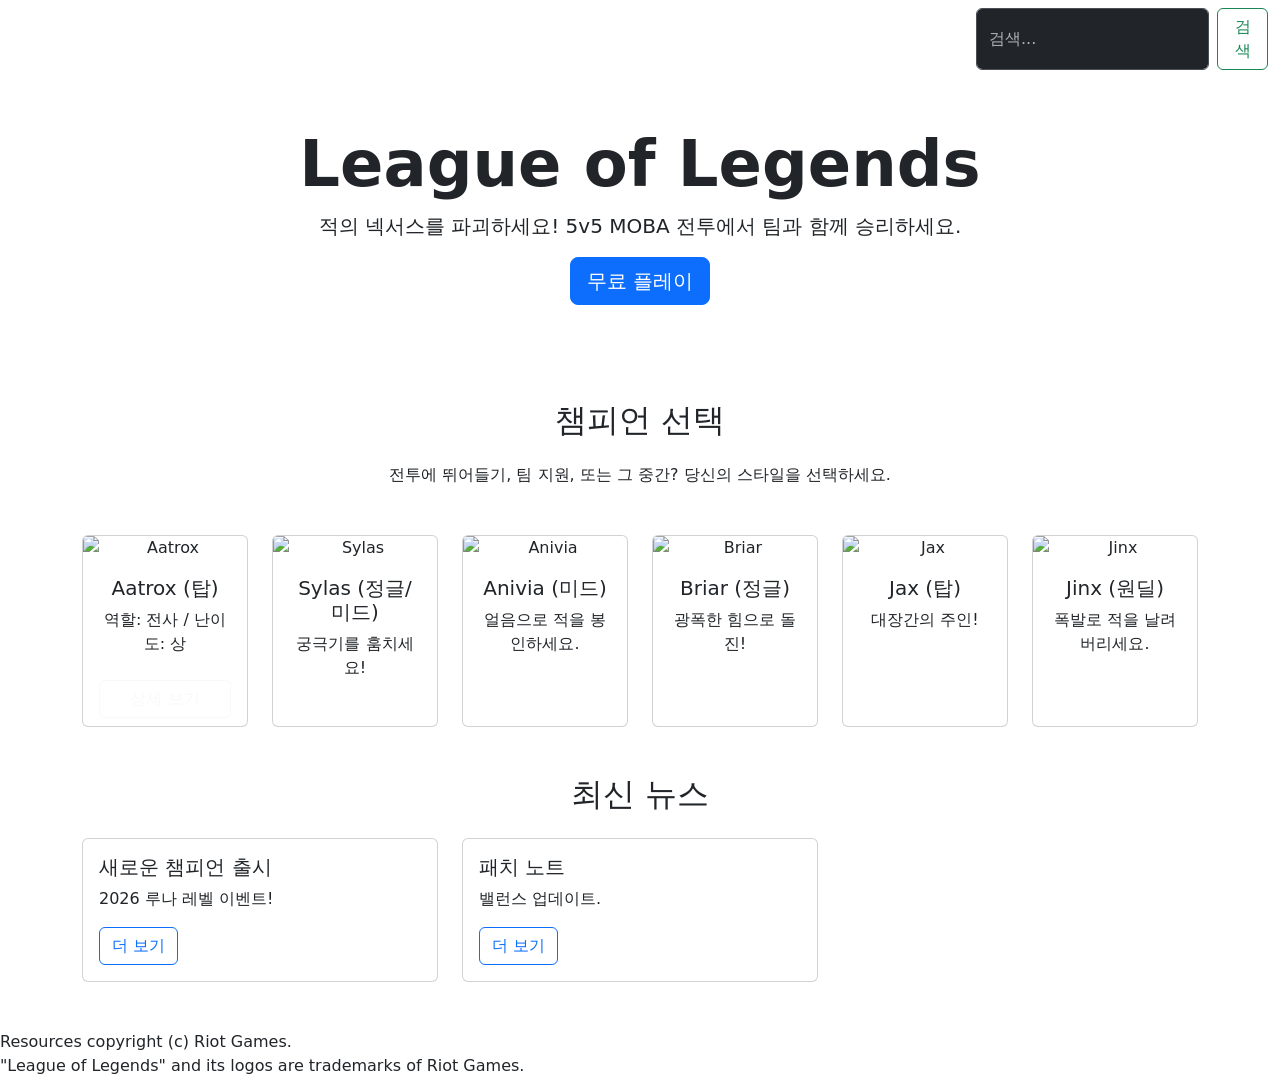
==== src/main/resources/META-INF/resources/index.html @ 0e496ed9 "쫄려서 푸터 추가" ====
<!DOCTYPE html>
<html lang="ko">

<head>
    <meta charset="UTF-8">
    <meta name="viewport" content="width=device-width, initial-scale=1.0">
    <title>League of Legends - 메인 페이지</title>
    <!-- Bootstrap 5 CDN -->
    <link href="https://cdn.jsdelivr.net/npm/bootstrap@5.3.0/dist/css/bootstrap.min.css" rel="stylesheet">
    <script src="https://cdn.jsdelivr.net/npm/bootstrap@5.3.0/dist/js/bootstrap.bundle.min.js"></script>
    <!-- 커스텀 스타일 (LOL 테마 + 챔피언 호버 효과) -->
    <link rel="stylesheet" href="/css/index.css">

</head>

<body>

    <!-- 헤더 (Navbar) -->
    <nav class="navbar navbar-expand-lg navbar-dark" data-bs-theme="dark">
        <div class="container-fluid">
            <a class="navbar-brand" href="/#">리그 오브 레전드</a>
            <button class="navbar-toggler" type="button" data-bs-toggle="collapse" data-bs-target="#navbarNav"
                aria-controls="navbarNav" aria-expanded="false" aria-label="Toggle navigation">
                <span class="navbar-toggler-icon"></span>
            </button>
            <div class="collapse navbar-collapse" id="navbarNav">
                <ul class="navbar-nav me-auto mb-2 mb-lg-0">
                    <li class="nav-item"><a class="nav-link" href="#">뉴스</a></li>
                    <li class="nav-item"><a class="nav-link" href="#">챔피언</a></li>
                    <li class="nav-item"><a class="nav-link" href="#">다운로드</a></li>
                    <li class="nav-item"><a class="nav-link" href="#">로그인</a></li>
                    <li class="nav-item dropdown">
                        <a class="nav-link dropdown-toggle" role="button" data-bs-toggle="dropdown"
                            aria-expanded="false" href="#">외부 사이트</a>
                        <ul class="dropdown-menu">
                            <li><a href="https://www.leageoflegends.com/ko-kr/" class="dropdown-item" target="_blank">공식
                                    사이트</a></li>
                            <li><a href="https://lol.ps" class="dropdown-item" target="_blank">전적 보기</a></li>
                            <li>
                                <hr class="dropdown-divider">
                            </li>
                            <li><a href="https://youtube.com/" class="dropdown-item" target="_blank">관련 유튜브 채널</a></li>
                        </ul>
                    </li>
                </ul>
                <form role="search" class="d-flex">
                    <input type="search" placeholder="검색..." aria-label="Search" class="form-control me-2">
                    <button class="btn btn-outline-success" type="submit">검색</button>
                </form>
            </div>
        </div>
    </nav>

    <!-- 히어로 배너 (Hero Banner) -->
    <section class="hero d-flex align-items-center justify-content-center text-center py-5">
        <div class="container">
            <h1 class="display-3 fw-bold">League of Legends</h1>
            <p class="lead">적의 넥서스를 파괴하세요! 5v5 MOBA 전투에서 팀과 함께 승리하세요.</p>
            <a href="#" class="btn btn-primary btn-lg">무료 플레이</a>
        </div>
    </section>

    <!-- 챔피언 선택 섹션 (작은 썸네일 PNG로 업데이트!) -->
    <section class="container my-5">
        <h2 class="text-center mb-4 accent-purple">챔피언 선택</h2>
        <p class="text-center mb-5">전투에 뛰어들기, 팀 지원, 또는 그 중간? 당신의 스타일을 선택하세요.</p>
        <div class="row g-4 row-cols-auto">
            <!-- Aatrox -->
            <div class="col-md-6 col-lg-4 col-xl-2">
                <div class="card text-center h-100">
                    <img src="/res/img/Aatrox.png" class="card-img-top" alt="Aatrox" loading="lazy">
                    <div class="card-body">
                        <h5 class="card-title accent-red">Aatrox (탑)</h5>
                        <p class="card-text">역할: 전사 / 난이도: 상</p>
                    </div>
                    <div class="card-footer bg-transparent border-0"><button class="btn btn-outline-light w-100"
                            data-bs-toggle="modal" data-bs-target="#modalAatrox" data-champ="Aatrox">
                            상세 보기
                        </button></div>
                </div>
            </div>
            <div class="modal fade" id="modalAatrox" tabindex="-1" aria-labelledby="modalAatroxLabel"
                aria-hidden="true">
                <div class="modal-dialog modal-xl modal-dialog-centered modal-dialog-scrollable">
                    <div class="modal-content bg-dark text-white border-secondary">
                        <div class="modal-header border-secondary">
                            <h5 class="modal-title" id="modalAatroxLabel">아트록스 (Aatrox) 상세 정보</h5>
                            <button class="btn-close btn-close-white" data-bs-dismiss="modal"
                                aria-label="Close"></button>
                        </div>
                        <div class="modal-body p-0" style="height: 65vh;background:#0a0e17;">
                            <iframe src="/modals/Aatrox.html" frameborder="0"
                                style="width:100%;height:100%;border:none;" allowfullscreen></iframe>
                        </div>
                        <div class="modal-footer border-secondary"><button class="btn btn-outline-light" type="button"
                                data-bs-dismiss="modal">닫기</button></div>
                    </div>
                </div>
            </div>
            <!-- Sylas -->
            <div class="col-md-6 col-lg-4 col-xl-2">
                <div class="card text-center h-100">
                    <img src="https://ddragon.leagueoflegends.com/cdn/15.24.1/img/champion/Sylas.png"
                        class="card-img-top" alt="Sylas" loading="lazy">
                    <div class="card-body">
                        <h5 class="card-title accent-purple">Sylas (정글/미드)</h5>
                        <p class="card-text">궁극기를 훔치세요!</p>
                    </div>
                </div>
            </div>
            <!-- Anivia -->
            <div class="col-md-6 col-lg-4 col-xl-2">
                <div class="card text-center h-100">
                    <img src="https://ddragon.leagueoflegends.com/cdn/15.24.1/img/champion/Anivia.png"
                        class="card-img-top" alt="Anivia" loading="lazy">
                    <div class="card-body">
                        <h5 class="card-title accent-red">Anivia (미드)</h5>
                        <p class="card-text">얼음으로 적을 봉인하세요.</p>
                    </div>
                </div>
            </div>
            <!-- Briar -->
            <div class="col-md-6 col-lg-4 col-xl-2">
                <div class="card text-center h-100">
                    <img src="https://ddragon.leagueoflegends.com/cdn/15.24.1/img/champion/Briar.png"
                        class="card-img-top" alt="Briar" loading="lazy">
                    <div class="card-body">
                        <h5 class="card-title accent-purple">Briar (정글)</h5>
                        <p class="card-text">광폭한 힘으로 돌진!</p>
                    </div>
                </div>
            </div>
            <!-- Jax -->
            <div class="col-md-6 col-lg-4 col-xl-2">
                <div class="card text-center h-100">
                    <img src="https://ddragon.leagueoflegends.com/cdn/15.24.1/img/champion/Jax.png" class="card-img-top"
                        alt="Jax" loading="lazy">
                    <div class="card-body">
                        <h5 class="card-title accent-red">Jax (탑)</h5>
                        <p class="card-text">대장간의 주인!</p>
                    </div>
                </div>
            </div>
            <!-- Jinx -->
            <div class="col-md-6 col-lg-4 col-xl-2">
                <div class="card text-center h-100">
                    <img src="https://ddragon.leagueoflegends.com/cdn/15.24.1/img/champion/Jinx.png"
                        class="card-img-top" alt="Jinx" loading="lazy">
                    <div class="card-body">
                        <h5 class="card-title accent-purple">Jinx (원딜)</h5>
                        <p class="card-text">폭발로 적을 날려버리세요.</p>
                    </div>
                </div>
            </div>
        </div>
    </section>

    <!-- 뉴스 섹션 (기존 유지) -->
    <section class="container my-5">
        <h2 class="text-center mb-4 accent-red">최신 뉴스</h2>
        <div class="row g-4">
            <div class="col-md-6 col-lg-4">
                <div class="card">
                    <div class="card-body">
                        <h5 class="card-title">새로운 챔피언 출시</h5>
                        <p class="card-text">2026 루나 레벨 이벤트!</p>
                        <a href="#" class="btn btn-outline-primary">더 보기</a>
                    </div>
                </div>
            </div>
            <div class="col-md-6 col-lg-4">
                <div class="card">
                    <div class="card-body">
                        <h5 class="card-title">패치 노트</h5>
                        <p class="card-text">밸런스 업데이트.</p>
                        <a href="#" class="btn btn-outline-primary">더 보기</a>
                    </div>
                </div>
            </div>
        </div>
    </section>

    <footer>
        Resources copyright (c) Riot Games.<br>
        "League of Legends" and its logos are trademarks of Riot Games.
    </footer>
</body>

</html>
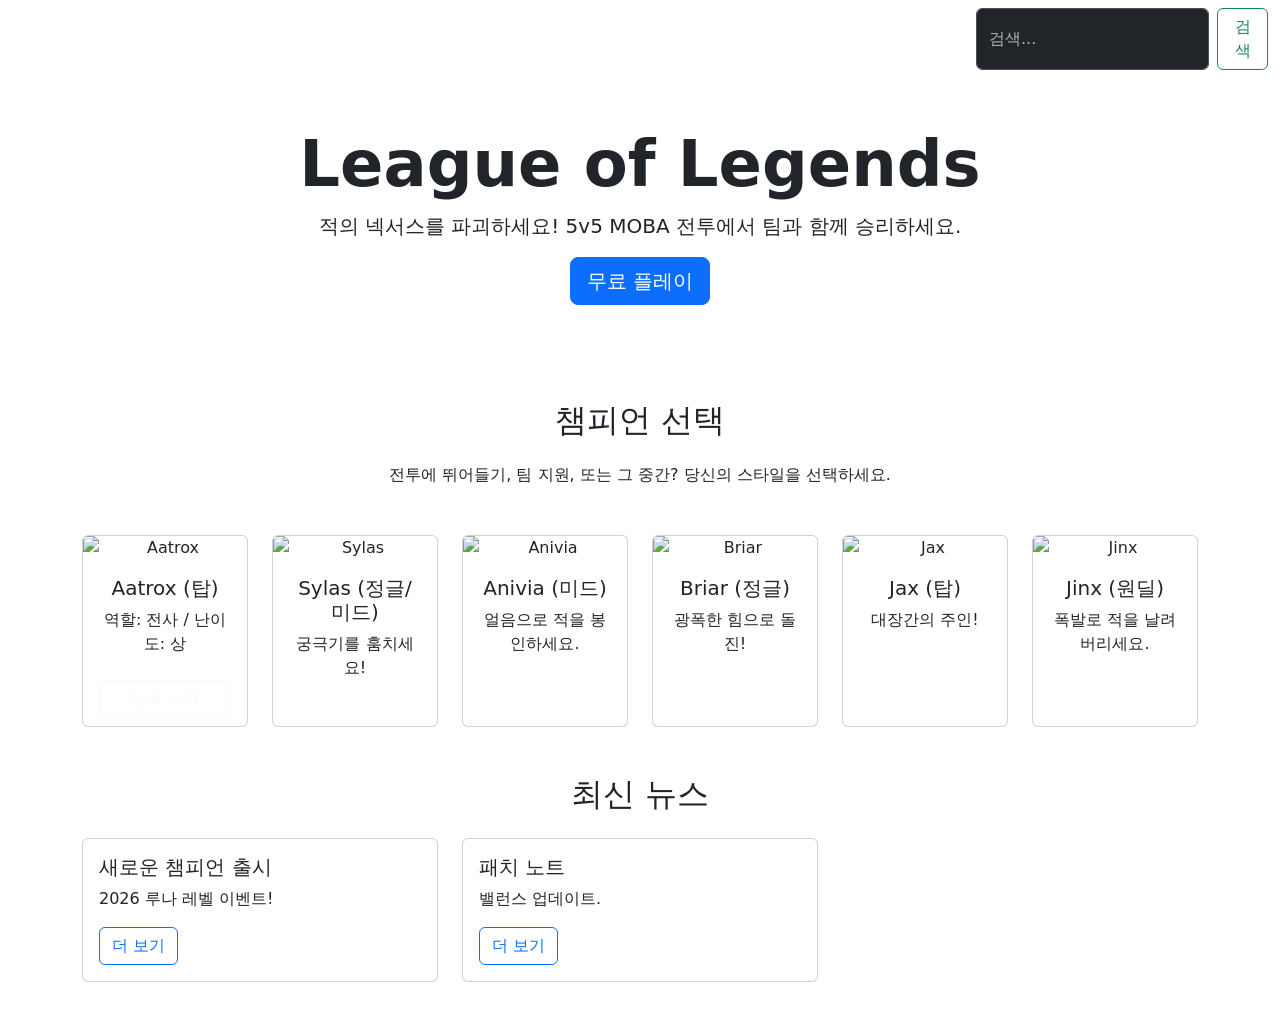
==== commit 4af48c82: "Init: /sub/download.html" ====
--- a/src/main/resources/META-INF/resources/index.html
+++ b/src/main/resources/META-INF/resources/index.html
@@ -25,10 +25,11 @@
             </button>
             <div class="collapse navbar-collapse" id="navbarNav">
                 <ul class="navbar-nav me-auto mb-2 mb-lg-0">
-                    <li class="nav-item"><a class="nav-link" href="#">뉴스</a></li>
-                    <li class="nav-item"><a class="nav-link" href="#">챔피언</a></li>
-                    <li class="nav-item"><a class="nav-link" href="#">다운로드</a></li>
-                    <li class="nav-item"><a class="nav-link" href="#">로그인</a></li>
+                    <li class="nav-item"><a class="nav-link" aria-current="page" href="#">뉴스</a></li>
+                    <li class="nav-item"><a class="nav-link" aria-current="page" href="#">챔피언</a></li>
+                    <li class="nav-item"><a class="nav-link" aria-current="page" href="/sub/download.html#">다운로드</a>
+                    </li>
+                    <li class="nav-item"><a class="nav-link" aria-current="page" href="#">로그인</a></li>
                     <li class="nav-item dropdown">
                         <a class="nav-link dropdown-toggle" role="button" data-bs-toggle="dropdown"
                             aria-expanded="false" href="#">외부 사이트</a>
@@ -180,10 +181,10 @@
         </div>
     </section>
 
-    <footer>
+    <!-- <footer>
         Resources copyright (c) Riot Games.<br>
         "League of Legends" and its logos are trademarks of Riot Games.
-    </footer>
+    </footer> -->
 </body>
 
 </html>
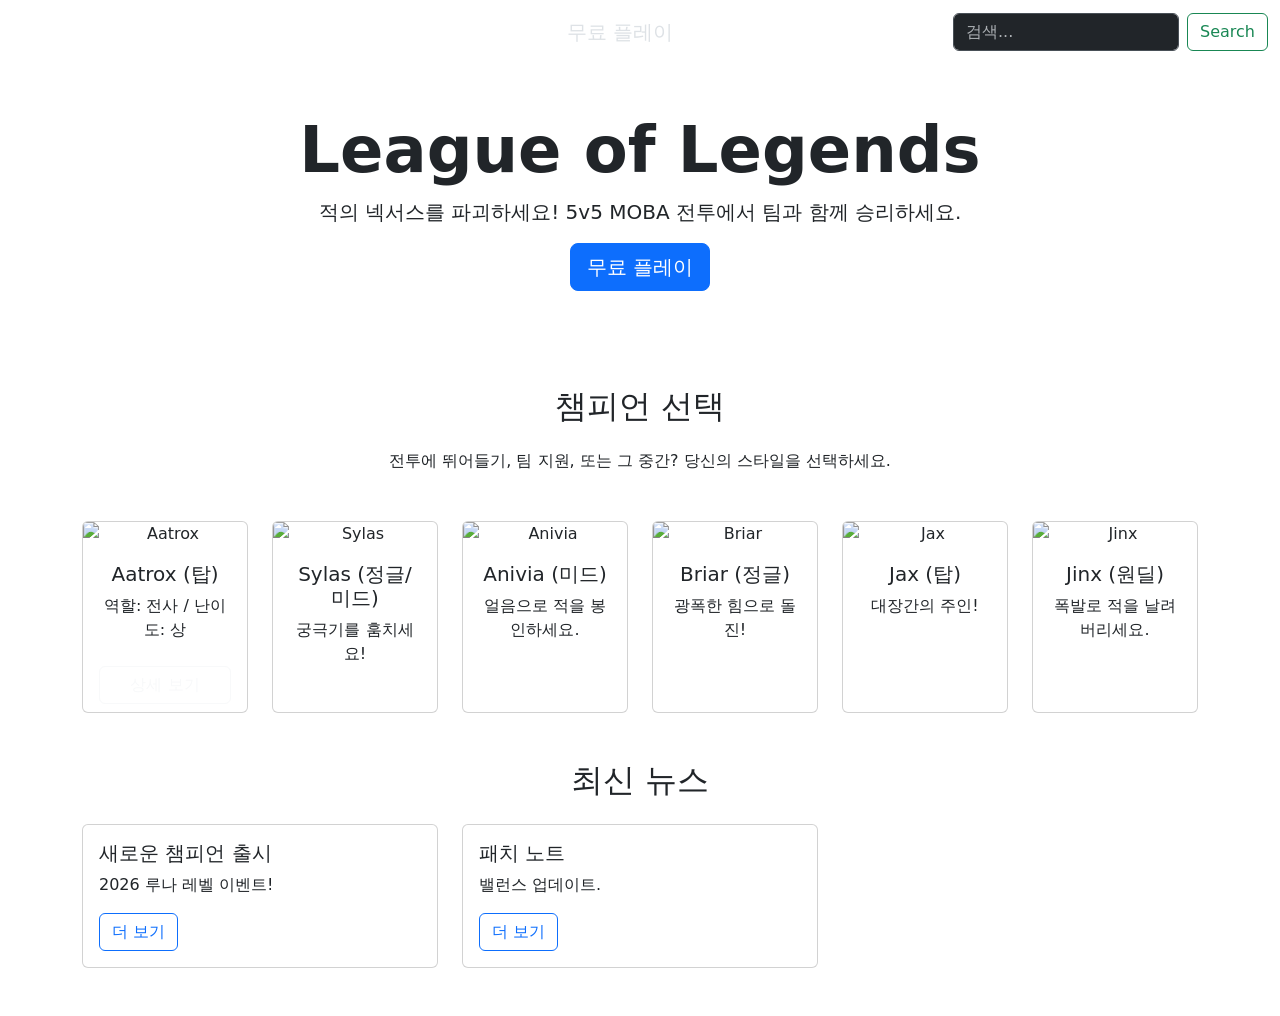
==== commit 9fd425d5: "6주차 중간 README.md에 getElementById, addEventListener 써놓긴 했는데 구체화는 안 해둔  그리고 익명함수 function() 대신에 () => " ====
--- a/src/main/resources/META-INF/resources/index.html
+++ b/src/main/resources/META-INF/resources/index.html
@@ -43,14 +43,19 @@
                             <li><a href="https://youtube.com/" class="dropdown-item" target="_blank">관련 유튜브 채널</a></li>
                         </ul>
                     </li>
+                    <li><a href="#" class="btn btn.primary btn-lg" onclick="alert('즐거운 플레이 되세요')">무료 플레이</a></li>
                 </ul>
-                <form role="search" class="d-flex">
-                    <input type="search" placeholder="검색..." aria-label="Search" class="form-control me-2">
-                    <button class="btn btn-outline-success" type="submit">검색</button>
+                <form role="search" class="d-flex" id="searchForm">
+                    <input type="search" placeholder="검색..." aria-label="Search" class="form-control me-2"
+                        id="searchInput">
+                    <button class="btn btn-outline-success" type="submit">Search</button>
                 </form>
             </div>
         </div>
     </nav>
+
+    <!-- late include script: enable ID search-->
+    <script src="/js/search.js"></script>
 
     <!-- 히어로 배너 (Hero Banner) -->
     <section class="hero d-flex align-items-center justify-content-center text-center py-5">
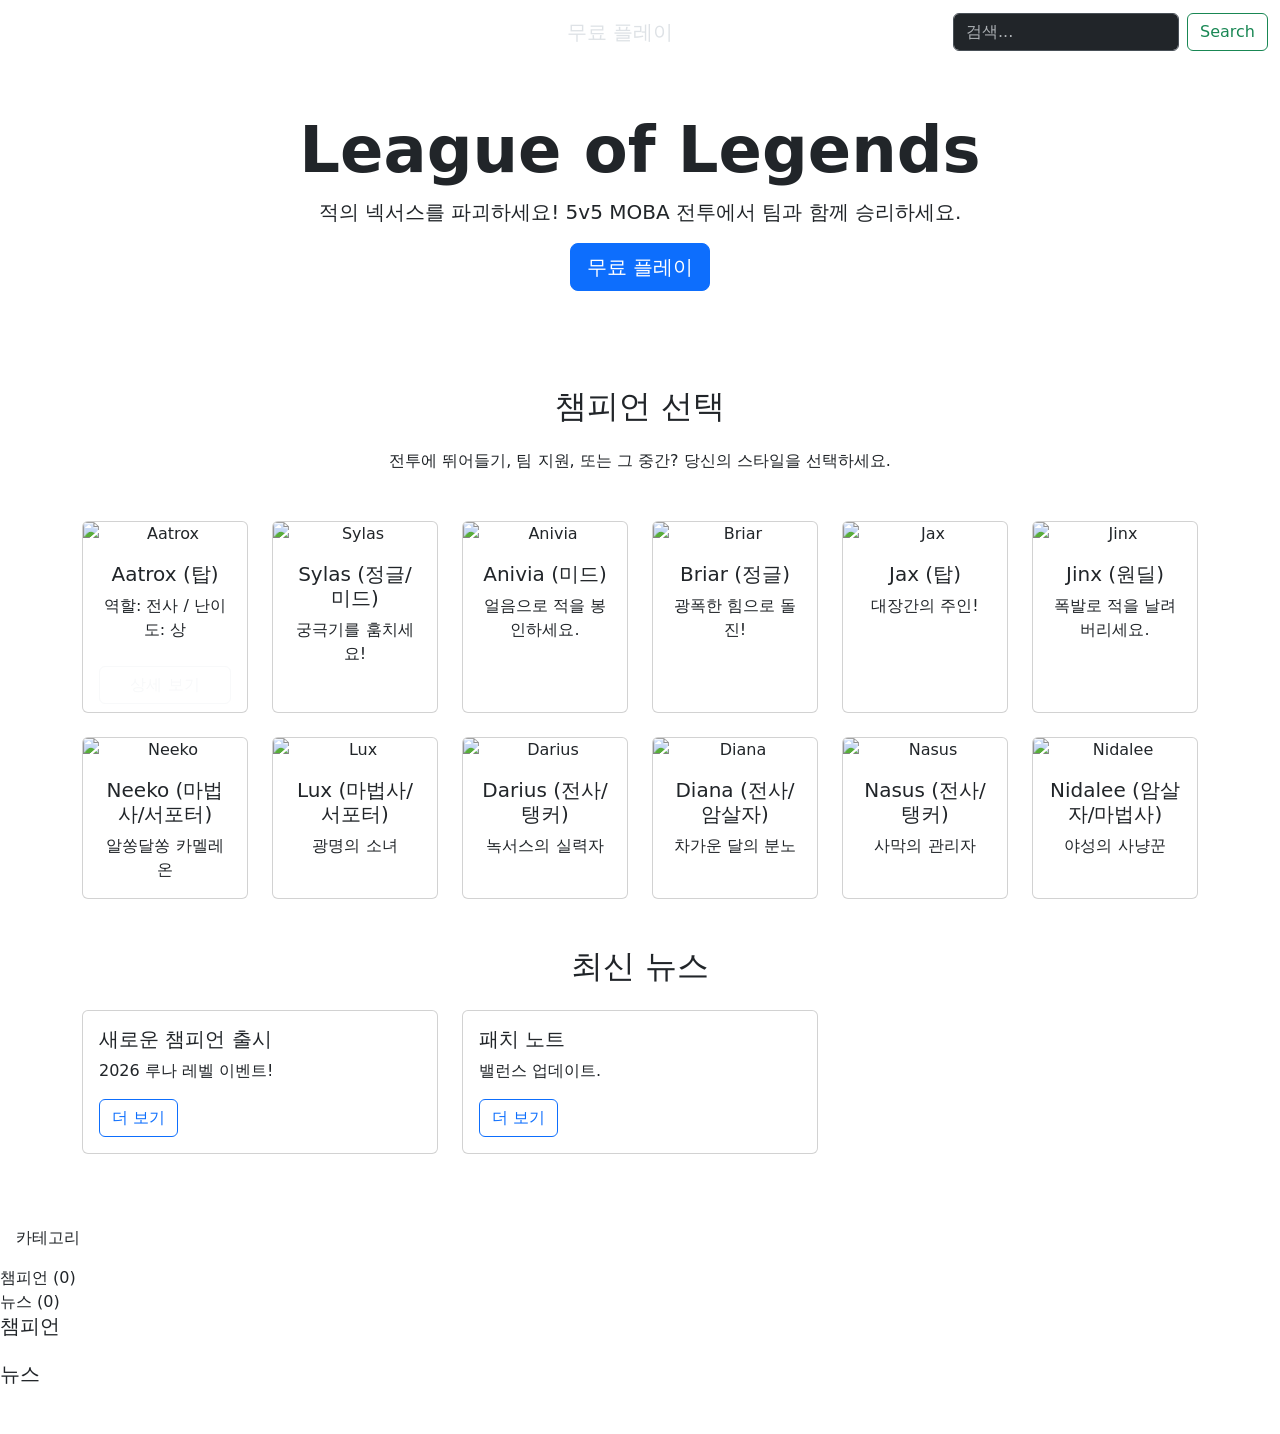
==== commit a849faf5: "mid w7 챔피언 6체 추가, 검색 js 추가 - Event Handler => search.js로 이동" ====
--- a/src/main/resources/META-INF/resources/index.html
+++ b/src/main/resources/META-INF/resources/index.html
@@ -25,11 +25,11 @@
             </button>
             <div class="collapse navbar-collapse" id="navbarNav">
                 <ul class="navbar-nav me-auto mb-2 mb-lg-0">
-                    <li class="nav-item"><a class="nav-link" aria-current="page" href="#">뉴스</a></li>
-                    <li class="nav-item"><a class="nav-link" aria-current="page" href="#">챔피언</a></li>
+                    <li class="nav-item"><a class="nav-link" aria-current="page" href="/#">뉴스</a></li>
+                    <li class="nav-item"><a class="nav-link" aria-current="page" href="/#">챔피언</a></li>
                     <li class="nav-item"><a class="nav-link" aria-current="page" href="/sub/download.html#">다운로드</a>
                     </li>
-                    <li class="nav-item"><a class="nav-link" aria-current="page" href="#">로그인</a></li>
+                    <li class="nav-item"><a class="nav-link" aria-current="page" href="/#">로그인</a></li>
                     <li class="nav-item dropdown">
                         <a class="nav-link dropdown-toggle" role="button" data-bs-toggle="dropdown"
                             aria-expanded="false" href="#">외부 사이트</a>
@@ -54,8 +54,6 @@
         </div>
     </nav>
 
-    <!-- late include script: enable ID search-->
-    <script src="/js/search.js"></script>
 
     <!-- 히어로 배너 (Hero Banner) -->
     <section class="hero d-flex align-items-center justify-content-center text-center py-5">
@@ -158,6 +156,72 @@
                     </div>
                 </div>
             </div>
+            <!-- Neeko -->
+            <div class="col-md-6 col-lg-4 col-xl-2">
+                <div class="card text-center h-100">
+                    <img src="https://ddragon.leagueoflegends.com/cdn/15.24.1/img/champion/Neeko.png" alt="Neeko"
+                        class="card-img-top" loading="lazy">
+                    <div class="card-body">
+                        <h5 class="card-title accent-purple">Neeko (마법사/서포터)</h5>
+                        <p class="card-text">알쏭달쏭 카멜레온</p>
+                    </div>
+                </div>
+            </div>
+            <!-- lux -->
+            <div class="col-md-6 col-lg-4 col-xl-2">
+                <div class="card text-center h-100">
+                    <img src="https://ddragon.leagueoflegends.com/cdn/15.24.1/img/champion/Lux.png" alt="Lux"
+                        loading="lazy" class="card-img-top">
+                    <div class="card-body">
+                        <h5 class="card-title accent-purple">Lux (마법사/서포터)</h5>
+                        <div class="card-text">광명의 소녀</div>
+                    </div>
+                </div>
+            </div>
+            <!-- Darius -->
+            <div class="col-md-6 col-lg-4 col-xl-2">
+                <div class="card text-center h-100">
+                    <img src="https://ddragon.leagueoflegends.com/cdn/15.24.1/img/champion/Darius.png" alt="Darius"
+                        loading="lazy" class="card-img-top">
+                    <div class="card-body">
+                        <h5 class="card-title accent-purple">Darius (전사/탱커)</h5>
+                        <div class="card-text">녹서스의 실력자</div>
+                    </div>
+                </div>
+            </div>
+            <!-- Diana -->
+            <div class="col md-6 col-lg-4 col-xl-2">
+                <div class="card text-center h-100">
+                    <img src="https://ddragon.leagueoflegends.com/cdn/15.24.1/img/champion/Diana.png" alt="Diana"
+                        loading="lazy" class="card-img-top">
+                    <div class="card-body">
+                        <h5 class="card-title accent-purple">Diana (전사/암살자)</h5>
+                        <div class="card-text">차가운 달의 분노</div>
+                    </div>
+                </div>
+            </div>
+            <!-- Nasus -->
+            <div class="col md-6 col-lg-4 col-xl-2">
+                <div class="card text-center h-100">
+                    <img src="https://ddragon.leagueoflegends.com/cdn/15.24.1/img/champion/Nasus.png" alt="Nasus"
+                        loading="lazy" class="card-img-top">
+                    <div class="card-body">
+                        <h5 class="card-title accent-purple">Nasus (전사/탱커)</h5>
+                        <div class="card-text">사막의 관리자</div>
+                    </div>
+                </div>
+            </div>
+            <!-- Nidalee -->
+            <div class="col md-6 col-lg-4 col-xl-2">
+                <div class="card text-center h-100">
+                    <img src="https://ddragon.leagueoflegends.com/cdn/15.24.1/img/champion/Nidalee.png" alt="Nidalee"
+                        loading="lazy" class="card-img-top">
+                    <div class="card-body">
+                        <h5 class="card-title accent-purple">Nidalee (암살자/마법사)</h5>
+                        <div class="card-text">야성의 사냥꾼</div>
+                    </div>
+                </div>
+            </div>
         </div>
     </section>
 
@@ -186,10 +250,44 @@
         </div>
     </section>
 
+    <section id="searchResults">
+        <div class="search-keyword-header">
+            <h1 id="searchKeywordDisplay"></h1>
+        </div>
+        <div class="search-body">
+            <div class="container-fluid px-0">
+                <div class="row g-0">
+                    <div class="col-md-3 col-lg-2 search-disebar bg-white py-4">
+                        <div class="px-3 mb-3 searchResultsCategory">카테고리</div>
+                        <div class="search-category-item active search-category-champ">
+                            챔피언 <span class="count" id="champCount">(0)</span>
+                        </div>
+                        <div class="search-cateory-item search-category-news">
+                            뉴스 <span class="count" id="newsCount">(0)</span>
+                        </div>
+                        <div class="col-md-9 col-lg-10 search-content-area">
+                            <div id="resultChampion">
+                                <h5 class="mb-4 searchSidebarTitle">챔피언</h5>
+                                <div id="championResultList"></div><!-- Uncaught Runtime getElementById -->
+                            </div>
+                            <div id="resultNews">
+                                <h5 class="mb-4 searchSidebarTitle">뉴스</h5>
+                                <div id="newsResultList"></div><!-- Uncaught Runtime getElementById -->
+                            </div>
+                        </div>
+                    </div>
+                </div>
+            </div>
+        </div>
+    </section>
+
     <!-- <footer>
         Resources copyright (c) Riot Games.<br>
         "League of Legends" and its logos are trademarks of Riot Games.
     </footer> -->
+
+    <!-- late include script: enable ID search-->
+    <script src="/js/search.js"></script>
 </body>
 
 </html>
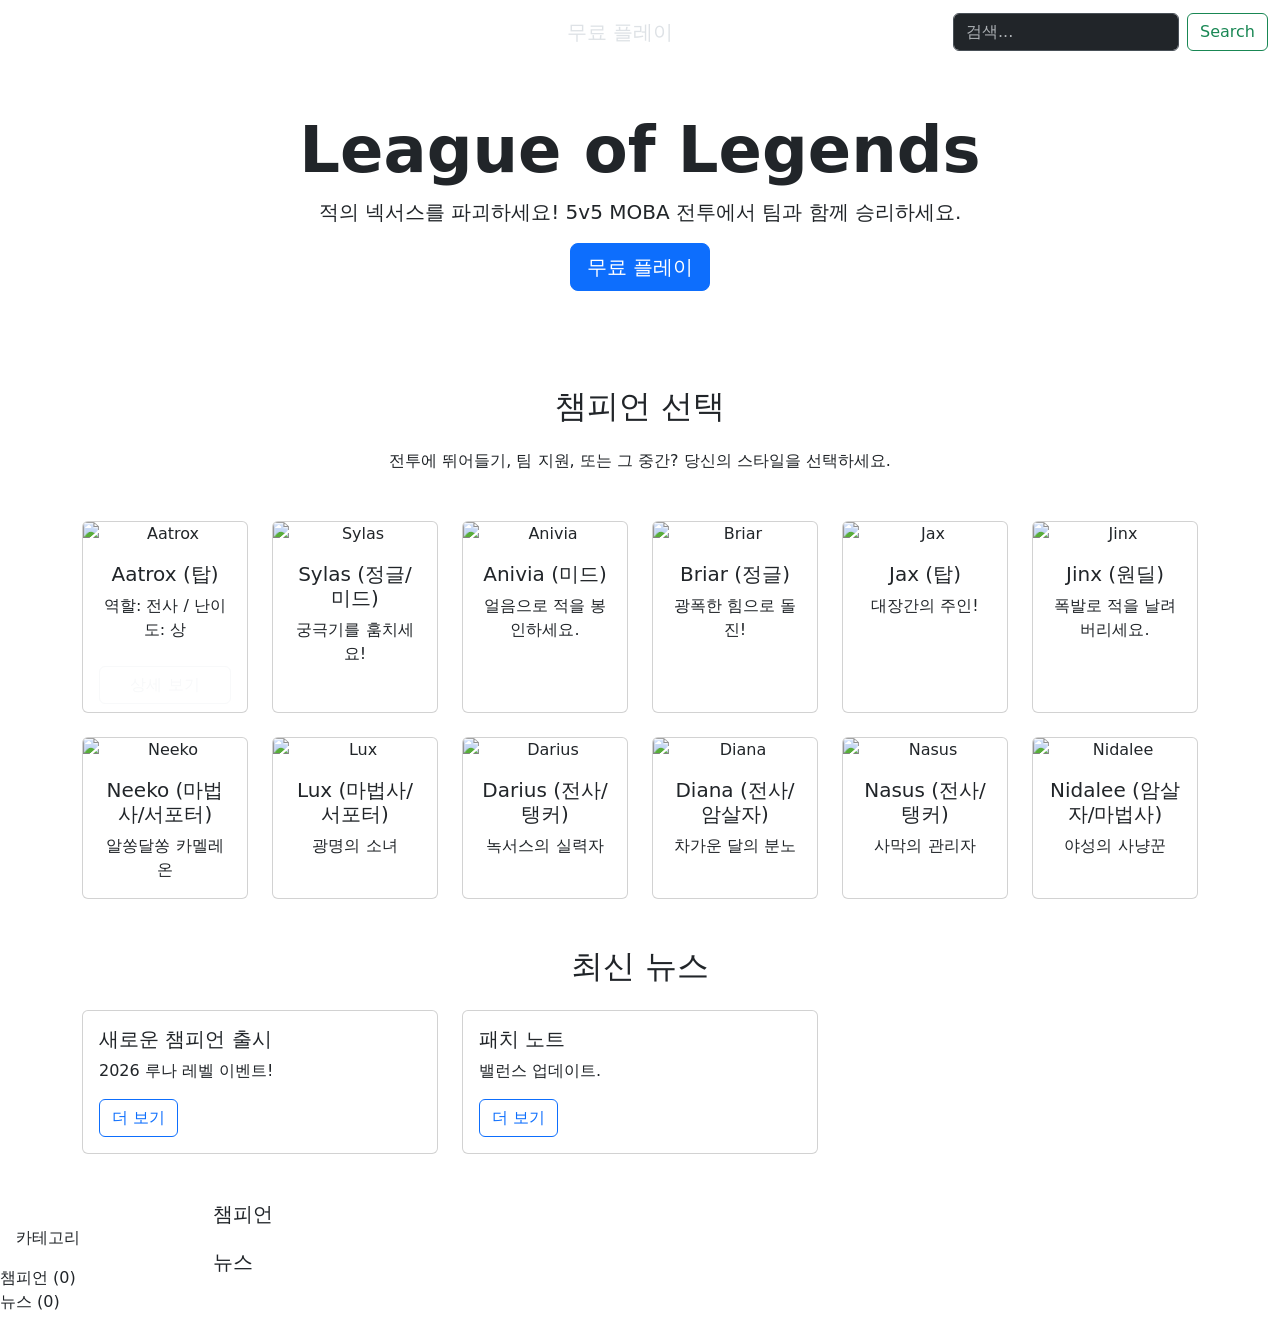
==== commit c50d76e1: "7주차 완료 /script/search.js: - 챔피언, 뉴스 원본 데이터 인젝션 - 내부 함수 지정: let switchCategory, let performSearch   -" ====
--- a/src/main/resources/META-INF/resources/index.html
+++ b/src/main/resources/META-INF/resources/index.html
@@ -265,15 +265,15 @@
                         <div class="search-cateory-item search-category-news">
                             뉴스 <span class="count" id="newsCount">(0)</span>
                         </div>
-                        <div class="col-md-9 col-lg-10 search-content-area">
-                            <div id="resultChampion">
-                                <h5 class="mb-4 searchSidebarTitle">챔피언</h5>
-                                <div id="championResultList"></div><!-- Uncaught Runtime getElementById -->
-                            </div>
-                            <div id="resultNews">
-                                <h5 class="mb-4 searchSidebarTitle">뉴스</h5>
-                                <div id="newsResultList"></div><!-- Uncaught Runtime getElementById -->
-                            </div>
+                    </div>
+                    <div class="col-md-9 col-lg-10 search-content-area">
+                        <div id="resultChampion">
+                            <h5 class="mb-4 searchSidebarTitle">챔피언</h5>
+                            <div id="championResultList"></div><!-- Uncaught Runtime getElementById -->
+                        </div>
+                        <div id="resultNews">
+                            <h5 class="mb-4 searchSidebarTitle">뉴스</h5>
+                            <div id="newsResultList"></div><!-- Uncaught Runtime getElementById -->
                         </div>
                     </div>
                 </div>
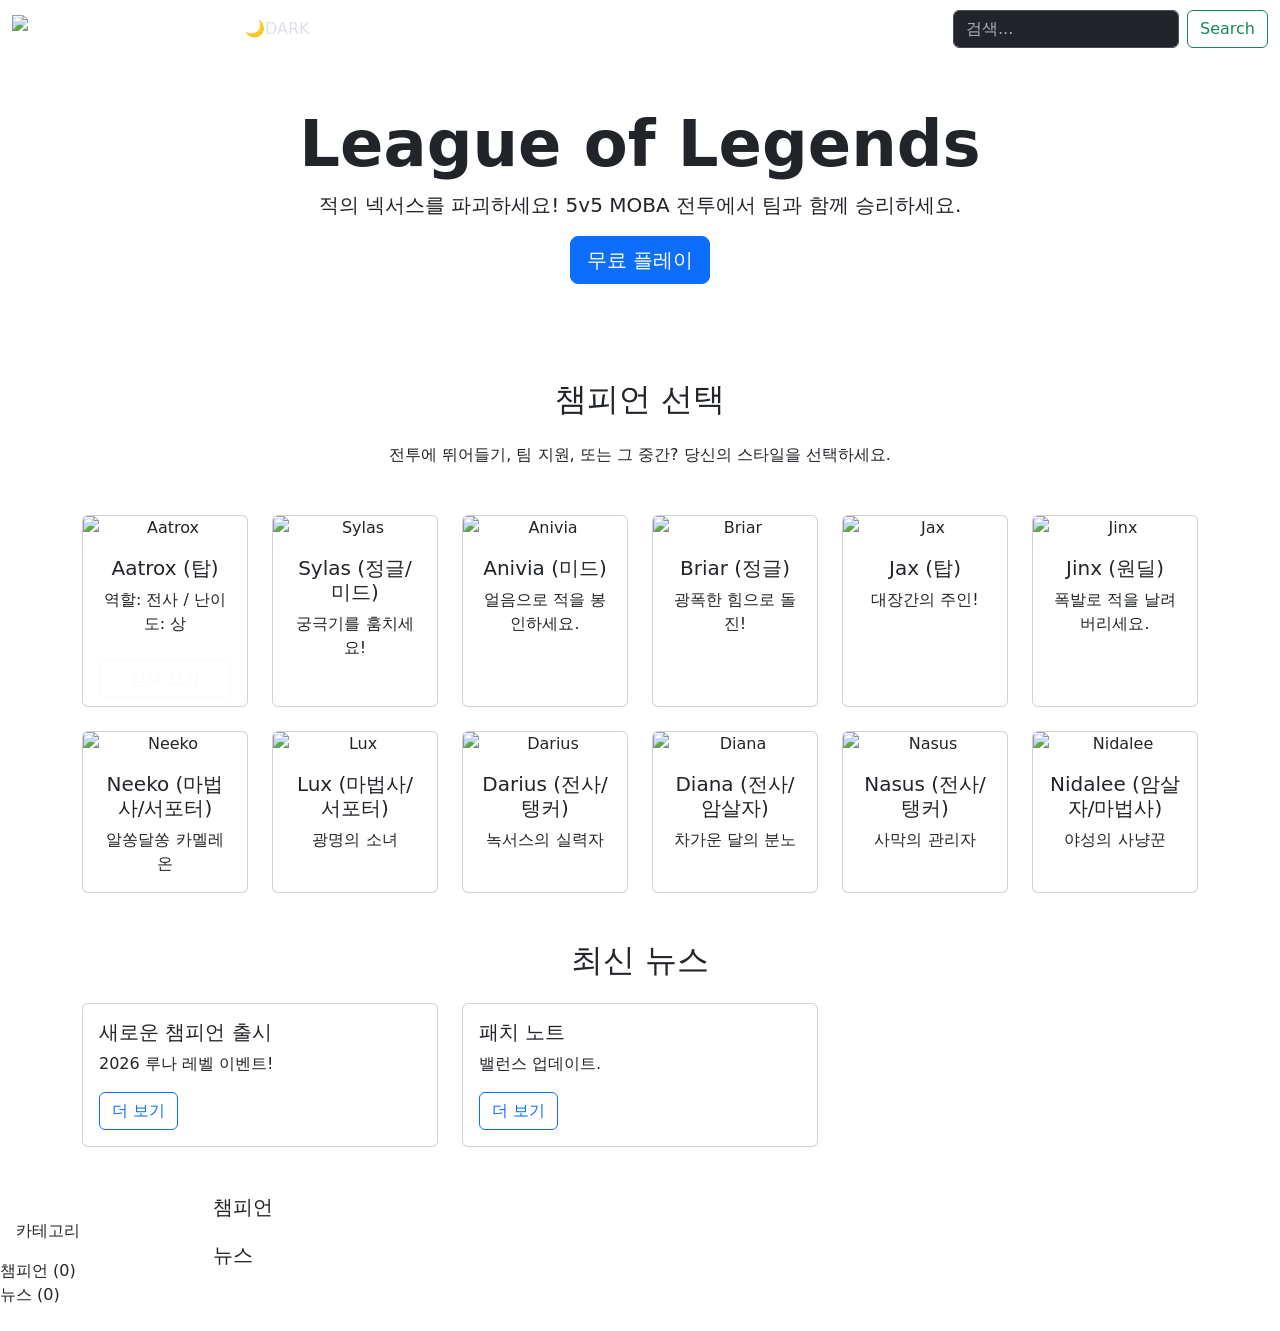
==== commit a10fe48d: "/: 다크 모드 토글러 추가 - /res/img/LOL.webp 추가 favicon.ico 추가 계획 미상 - /js/test.js 수정 (test2.js 내용물)" ====
--- a/src/main/resources/META-INF/resources/index.html
+++ b/src/main/resources/META-INF/resources/index.html
@@ -10,6 +10,7 @@
     <script src="https://cdn.jsdelivr.net/npm/bootstrap@5.3.0/dist/js/bootstrap.bundle.min.js"></script>
     <!-- 커스텀 스타일 (LOL 테마 + 챔피언 호버 효과) -->
     <link rel="stylesheet" href="/css/index.css">
+    <script src="/js/test.js"></script>
 
 </head>
 
@@ -18,7 +19,9 @@
     <!-- 헤더 (Navbar) -->
     <nav class="navbar navbar-expand-lg navbar-dark" data-bs-theme="dark">
         <div class="container-fluid">
-            <a class="navbar-brand" href="/#">리그 오브 레전드</a>
+            <a class="navbar-brand" href="/#"><img src="/res/img/LOL.webp" alt="League of Legends" width="30"
+                    height="24"></a>
+            <button class="btn border-0" id="themeToggleBtn" onclick="toggleTheme()">🌙DARK</button>
             <button class="navbar-toggler" type="button" data-bs-toggle="collapse" data-bs-target="#navbarNav"
                 aria-controls="navbarNav" aria-expanded="false" aria-label="Toggle navigation">
                 <span class="navbar-toggler-icon"></span>
@@ -43,7 +46,9 @@
                             <li><a href="https://youtube.com/" class="dropdown-item" target="_blank">관련 유튜브 채널</a></li>
                         </ul>
                     </li>
-                    <li><a href="#" class="btn btn.primary btn-lg" onclick="alert('즐거운 플레이 되세요')">무료 플레이</a></li>
+                    <li class="nav-item"><a href="#" class="nav-link btn btn.primary btn-lg"
+                            onclick="alert('즐거운 플레이 되세요')">무료
+                            플레이</a></li>
                 </ul>
                 <form role="search" class="d-flex" id="searchForm">
                     <input type="search" placeholder="검색..." aria-label="Search" class="form-control me-2"
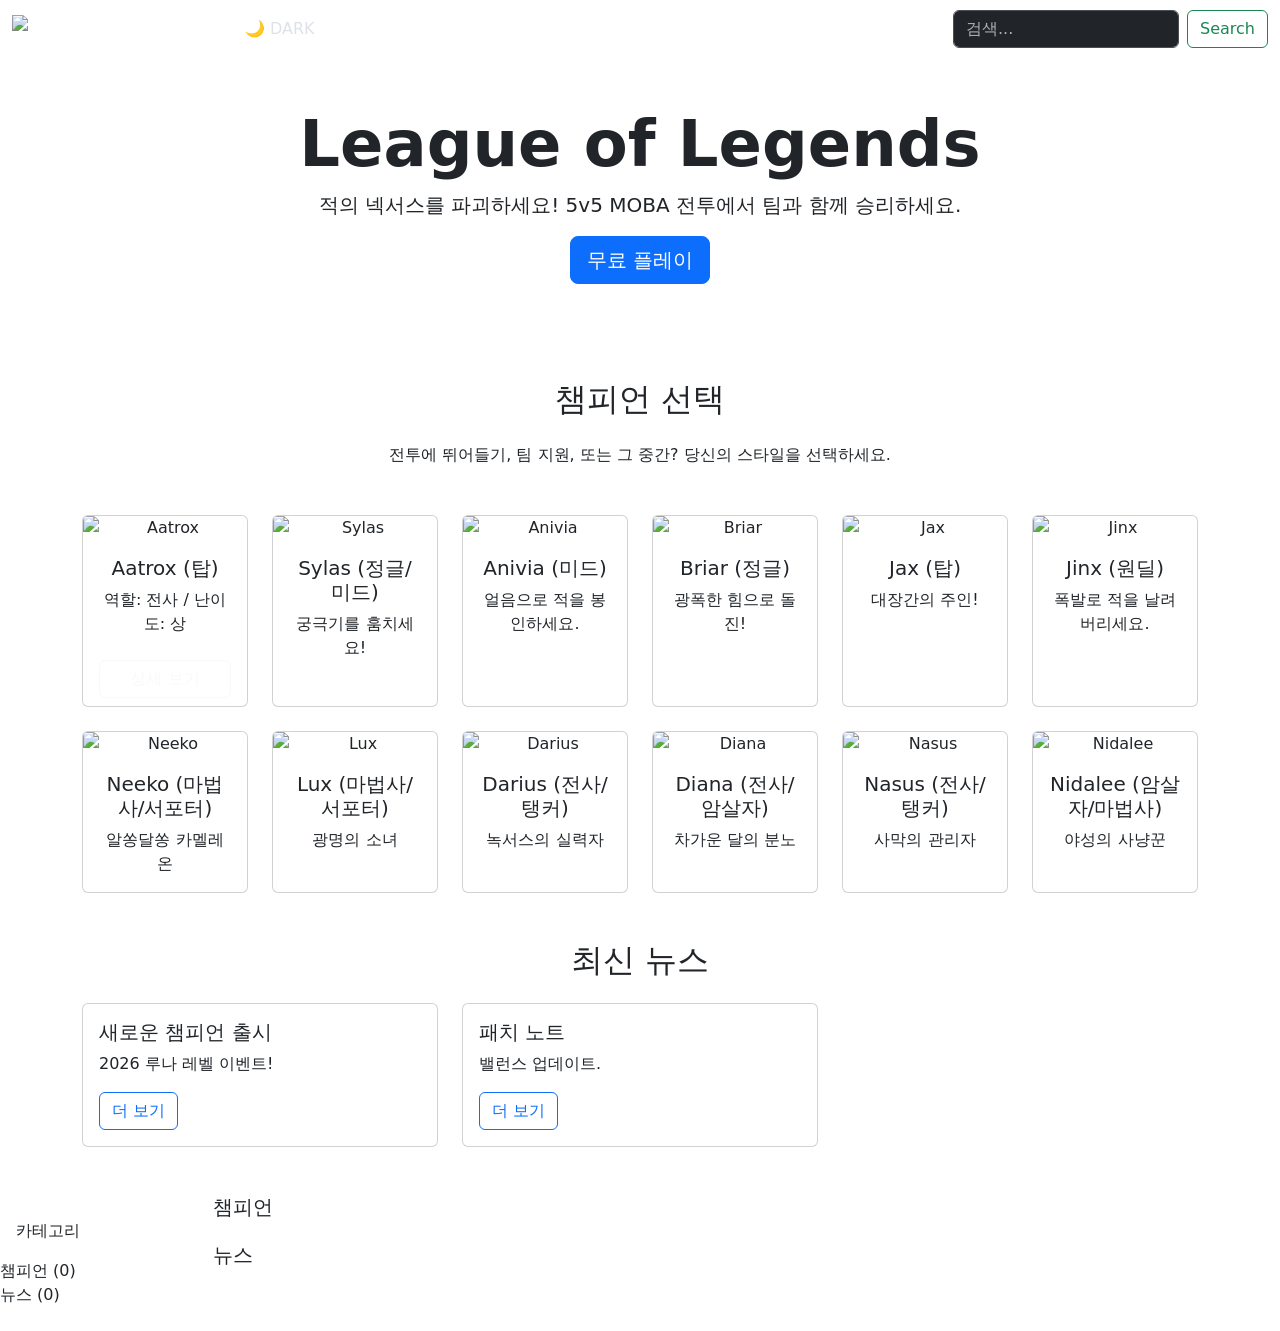
==== commit c4207bce: "9주차 완료 (link mysql) - sqllike: jdbc:mysql://127.0.0.1:3306/lol - application.properties 파일에 비밀번호 평문으" ====
--- a/src/main/resources/META-INF/resources/index.html
+++ b/src/main/resources/META-INF/resources/index.html
@@ -10,7 +10,7 @@
     <script src="https://cdn.jsdelivr.net/npm/bootstrap@5.3.0/dist/js/bootstrap.bundle.min.js"></script>
     <!-- 커스텀 스타일 (LOL 테마 + 챔피언 호버 효과) -->
     <link rel="stylesheet" href="/css/index.css">
-    <script src="/js/test.js"></script>
+    <!-- <script src="/js/test.js"></script> -->
 
 </head>
 
@@ -21,7 +21,7 @@
         <div class="container-fluid">
             <a class="navbar-brand" href="/#"><img src="/res/img/LOL.webp" alt="League of Legends" width="30"
                     height="24"></a>
-            <button class="btn border-0" id="themeToggleBtn" onclick="toggleTheme()">🌙DARK</button>
+            <button class="btn border-0" id="themeToggleBtn" onclick="toggleTheme()">🌙 DARK </button>
             <button class="navbar-toggler" type="button" data-bs-toggle="collapse" data-bs-target="#navbarNav"
                 aria-controls="navbarNav" aria-expanded="false" aria-label="Toggle navigation">
                 <span class="navbar-toggler-icon"></span>
@@ -293,6 +293,7 @@
 
     <!-- late include script: enable ID search-->
     <script src="/js/search.js"></script>
+    <script src="/js/toggle.js"></script>
 </body>
 
 </html>
